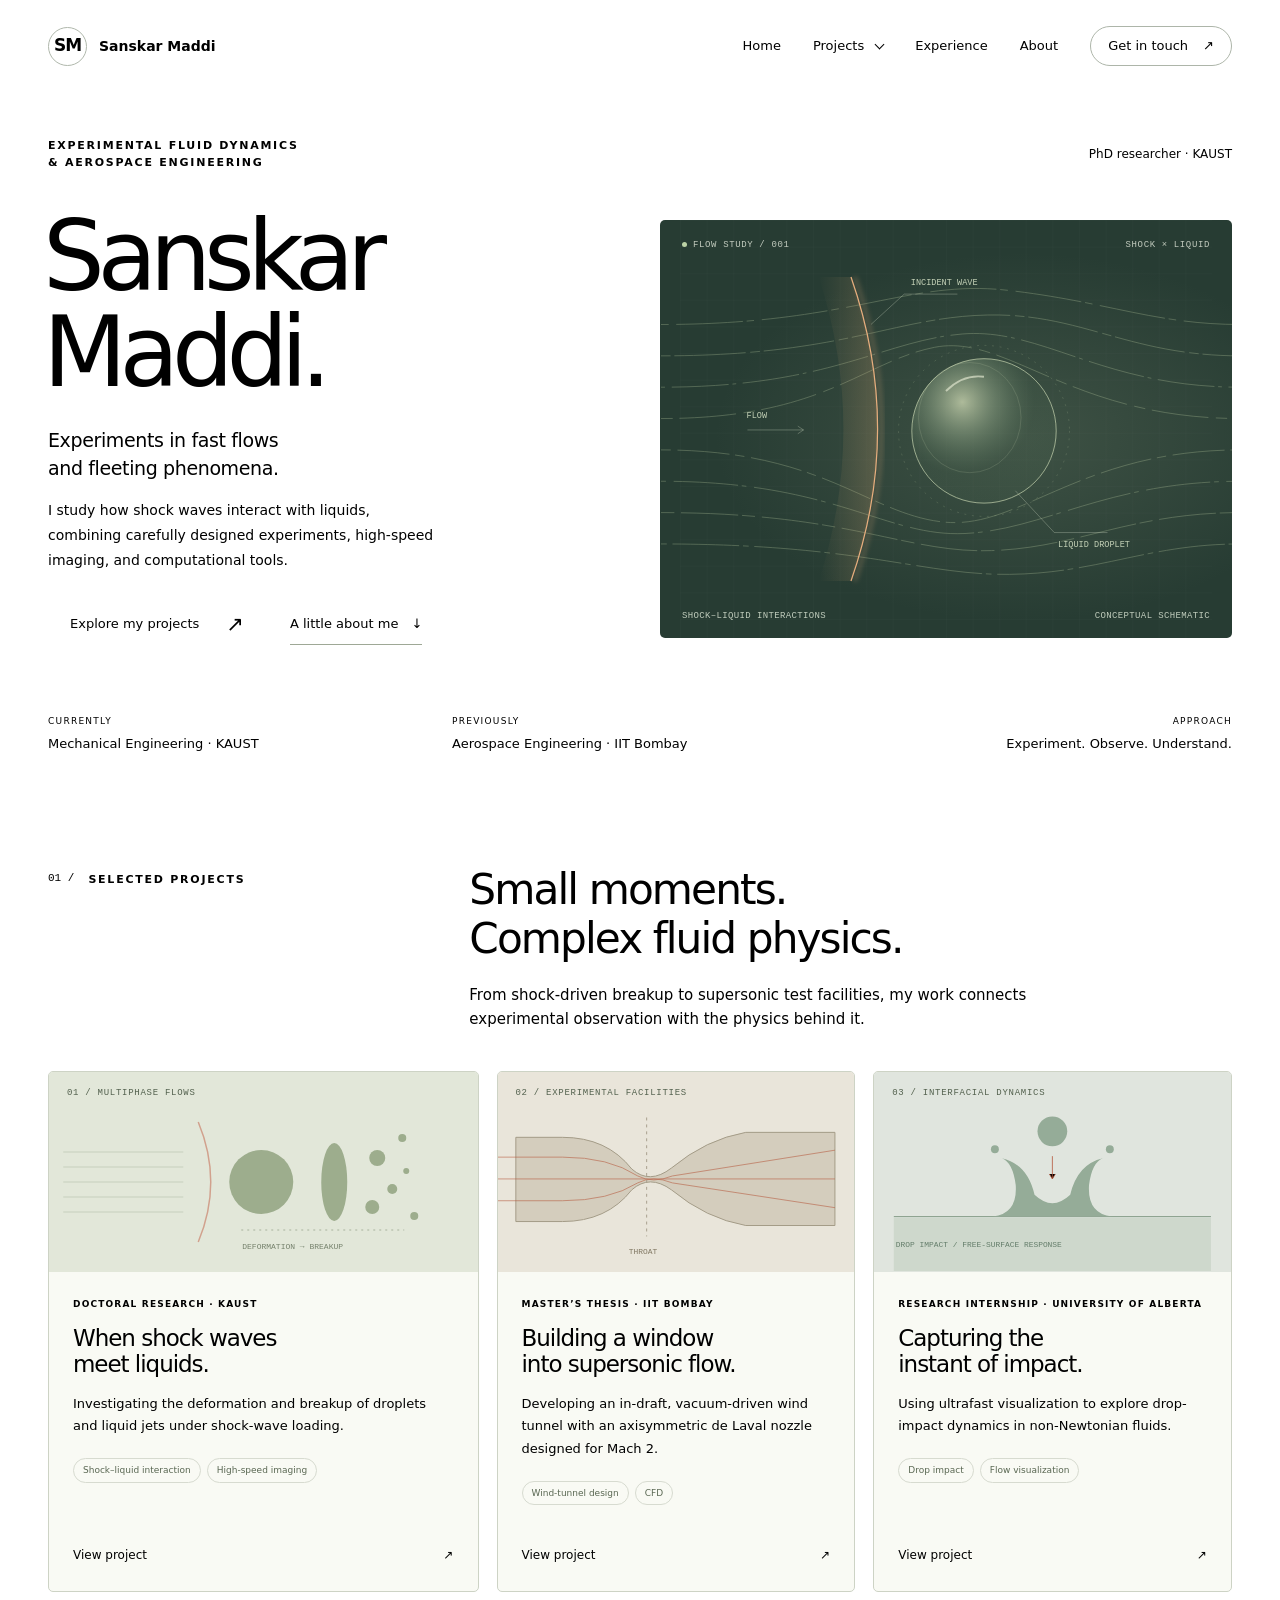
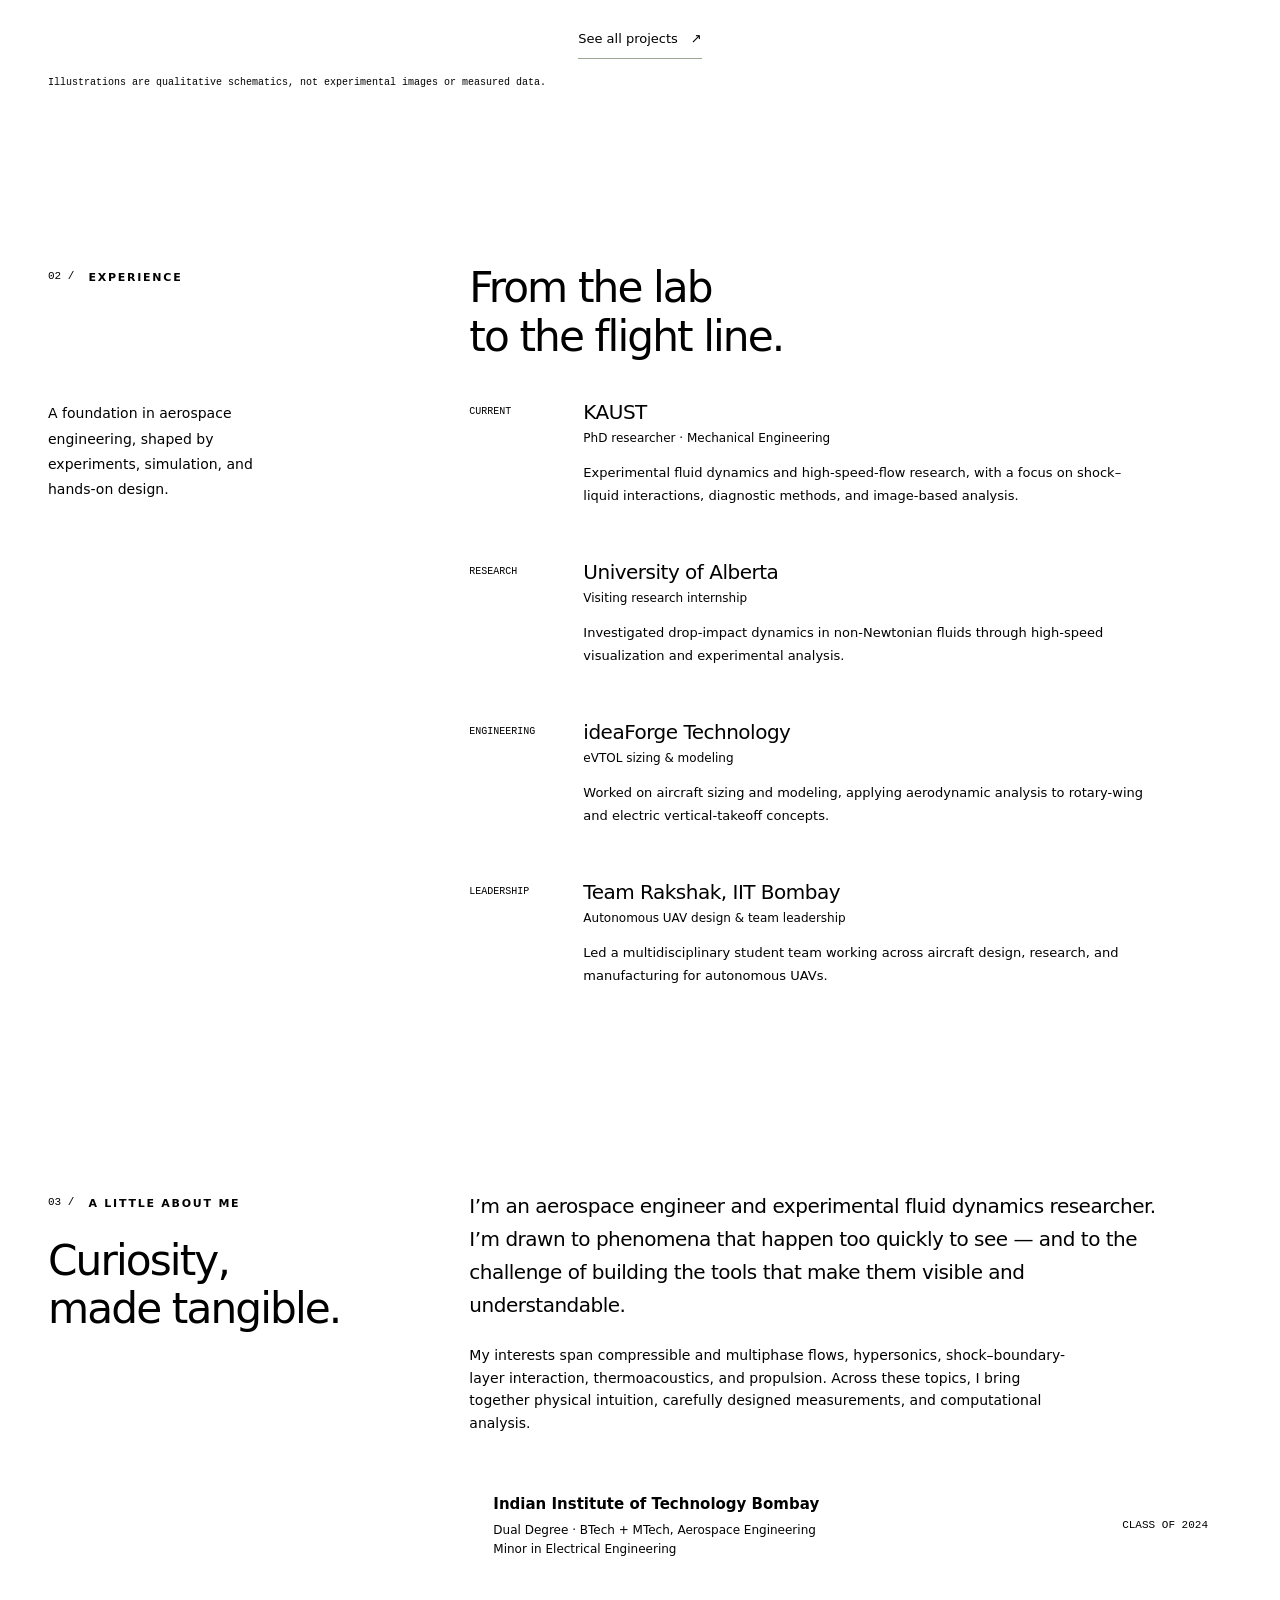
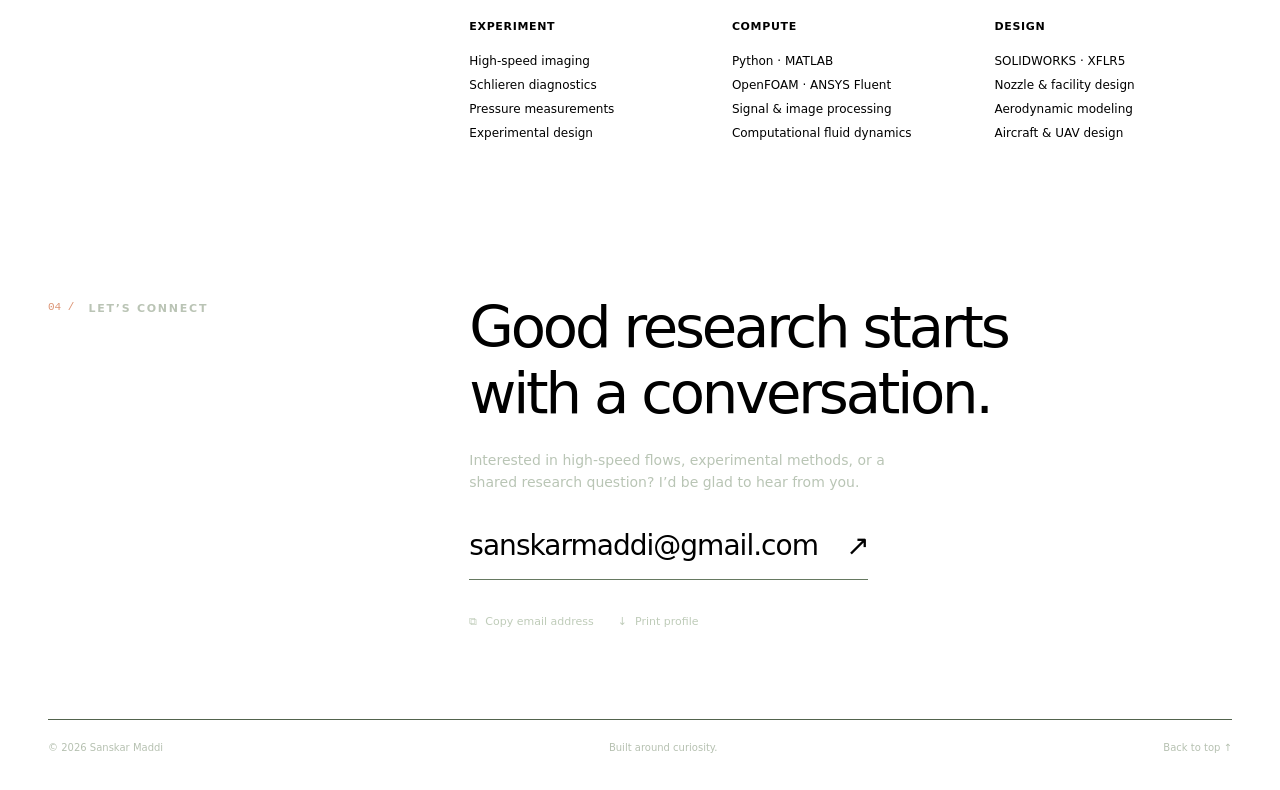
==== index.html @ f4b4bf82 "Publish personal research portfolio with GitHub Pages deployment" ====
<!DOCTYPE html>
<html lang="en">
<head>
  <meta charset="UTF-8"><meta name="viewport" content="width=device-width, initial-scale=1">
  <title>Sanskar Maddi — Experimental Fluid Dynamics</title>
  <meta name="description" content="Sanskar Maddi, PhD researcher at KAUST. Exploring shock–liquid interactions, high-speed flows, and experimental aerodynamics.">
  <meta name="theme-color" content="#f5f3ed">
  <meta name="author" content="Sanskar Maddi">
  <meta property="og:type" content="website">
  <meta property="og:site_name" content="Sanskar Maddi">
  <meta property="og:title" content="Sanskar Maddi — Experimental Fluid Dynamics">
  <meta property="og:description" content="Sanskar Maddi, PhD researcher at KAUST. Exploring shock–liquid interactions, high-speed flows, and experimental aerodynamics.">
  <link rel="icon" type="image/svg+xml" href="assets/favicon.svg">
  <link rel="stylesheet" href="assets/styles.css">
</head>
<body id="top">
  <a class="skip" href="#main">Skip to content</a>
<header>
<div class="wrap header-inner"><a class="brand" href="index.html" aria-label="Sanskar Maddi, home"><span class="monogram">SM</span>Sanskar Maddi</a><button type="button" class="menu" aria-expanded="false" aria-controls="navigation">Menu +</button>
<nav class="nav" id="navigation" aria-label="Main navigation"><a href="index.html" aria-current="page">Home</a>
<details class="project-menu">
<summary>Projects</summary>
<div class="project-dropdown"><a href="projects.html">All projects</a><a href="projects/shock-liquid-interactions.html">Shock–liquid interactions</a><a href="projects/supersonic-wind-tunnel.html">Supersonic wind tunnel</a><a href="projects/droplet-impact.html">Droplet impact dynamics</a>
</div>
</details><a href="index.html#experience">Experience</a><a href="index.html#about">About</a><a href="index.html#contact" class="contact-link">Get in touch <span aria-hidden="true">↗</span></a>
</nav>
</div>
</header>
<main id="main">
<section class="hero wrap" aria-labelledby="profile-name">
<div class="hero-top"><span class="eyebrow">Experimental fluid dynamics<br>& aerospace engineering</span><span class="status"><span class="dot"></span>PhD researcher · KAUST</span>
</div>
<div class="hero-grid">
<div>
<h1 id="profile-name">Sanskar<br><span>Maddi.</span>
</h1>
<p class="hero-subtitle">Experiments in fast flows<br>and fleeting phenomena.</p>
<p class="hero-copy">I study how shock waves interact with liquids, combining carefully designed experiments, high-speed imaging, and computational tools.</p>
<div class="hero-actions"><a class="button" href="projects.html">Explore my projects <span class="arrow" aria-hidden="true">↗</span></a><a class="text-link" href="#about">A little about me <span aria-hidden="true">↓</span></a>
</div>
</div>
<figure class="flow-art" style="margin:0" aria-label="Conceptual illustration of a shock wave approaching a liquid droplet">
<div class="art-top"><span><i></i>FLOW STUDY / 001</span><span>SHOCK × LIQUID</span>
</div>
<svg viewBox="0 0 560 440" role="img" aria-label="Flow lines bending around a droplet, with a warm-colored incident wave"><defs><pattern id="grid" width="28" height="28" patternUnits="userSpaceOnUse"><path d="M28 0H0V28" fill="none" stroke="#b2c09f" stroke-opacity=".08" stroke-width=".6"/></pattern><radialGradient id="drop" cx="35%" cy="30%"><stop stop-color="#cbd6b1" stop-opacity=".8"/><stop offset=".45" stop-color="#93a889" stop-opacity=".5"/><stop offset="1" stop-color="#59765b" stop-opacity=".12"/></radialGradient><linearGradient id="wave"><stop stop-color="#e3ad75" stop-opacity="0"/><stop offset="1" stop-color="#e3ad75" stop-opacity=".22"/></linearGradient><filter id="glow"><feGaussianBlur stdDeviation="3"/></filter></defs><rect width="560" height="440" fill="url(#grid)"/>
        <g stroke="#b6c79d" stroke-width=".7" opacity=".47" fill="none"><path class="flow-line" stroke-dasharray="8 8 70 4" d="M-20 110C180 110 240 62 345 74S500 110 590 110"/><path class="flow-line" stroke-dasharray="10 4 75 5" d="M-20 143C172 143 225 102 324 100S472 143 590 143"/><path class="flow-line" stroke-dasharray="4 7 60 4" d="M-20 176C158 176 213 127 297 120S444 176 590 176"/><path class="flow-line" stroke-dasharray="12 7 60 8" d="M-20 209C152 209 192 149 268 134S411 209 590 209"/><path class="flow-line" stroke-dasharray="10 7 55 6" d="M-20 242C151 242 198 310 278 318S421 242 590 242"/><path class="flow-line" stroke-dasharray="5 8 68 4" d="M-20 275C164 275 216 334 300 330S450 275 590 275"/><path class="flow-line" stroke-dasharray="14 7 60 4" d="M-20 308C179 308 237 351 328 348S474 308 590 308"/><path class="flow-line" stroke-dasharray="6 6 70 4" d="M-20 341C192 341 254 374 347 373S493 341 590 341"/></g>
        <path d="M146 60Q198 220 146 380H180Q236 220 180 60Z" fill="url(#wave)"/><path d="M180 60Q236 220 180 380" fill="none" stroke="#e7ae7e" stroke-width="1.3"/><path d="M184 60Q240 220 184 380" fill="none" stroke="#e7ae7e" stroke-width="4" opacity=".25" filter="url(#glow)"/>
        <circle cx="320" cy="222" r="76" fill="url(#drop)" stroke="#cedbb5" stroke-opacity=".7"/><ellipse cx="305" cy="208" rx="54" ry="58" fill="none" stroke="#c9d6b2" stroke-opacity=".18"/><path d="M280 180Q298 162 320 165" stroke="#e6ebd4" stroke-width="2" opacity=".65" fill="none"/><circle cx="320" cy="222" r="90" fill="none" stroke="#bfcea7" stroke-opacity=".2" stroke-dasharray="2 6"/>
        <g stroke="#d3dcc4" stroke-opacity=".55" stroke-width=".6" fill="none"><path d="M353 285L394 329H450"/><path d="M201 110L236 78H292"/><path d="M71 221H130M124 217L130 221L124 225"/></g><g fill="#c3d0b6" font-family="monospace" font-size="9"><text x="398" y="344">LIQUID DROPLET</text><text x="243" y="68">INCIDENT WAVE</text><text x="70" y="208">FLOW</text></g>
</svg>
<figcaption class="art-bottom"><span>SHOCK–LIQUID INTERACTIONS</span><span>CONCEPTUAL SCHEMATIC</span>
</figcaption>
</figure>
</div>
<div class="hero-foot">
<div><small>Currently</small><span>Mechanical Engineering · KAUST</span>
</div>
<div><small>Previously</small><span>Aerospace Engineering · IIT Bombay</span>
</div>
<div><small>Approach</small><span>Experiment. Observe. Understand.</span>
</div>
</div>
</section>
<section class="section research" id="research" aria-labelledby="research-title">
<div class="wrap">
<div class="section-top">
<div class="section-label"><span class="n">01 /</span><span class="eyebrow">Selected projects</span>
</div>
<div>
<h2 id="research-title">Small moments.<br>Complex fluid physics.</h2>
<p class="section-intro">From shock-driven breakup to supersonic test facilities, my work connects experimental observation with the physics behind it.</p>
</div>
</div>
<div class="research-grid">
<article class="research-card"><a class="visual-link" href="projects/shock-liquid-interactions.html" aria-label="Explore Shock–liquid interactions">
<div class="research-visual"><span class="visual-label">01 / MULTIPHASE FLOWS</span>
<svg viewBox="0 0 400 200" aria-hidden="true"><g stroke="#8d9e80" stroke-width=".7" opacity=".45"><path d="M0 80H120M0 95H120M0 110H120M0 125H120M0 140H120"/><path d="M135 50Q160 110 135 170" fill="none" stroke="#bd4d32" stroke-width="1.5"/></g><circle cx="198" cy="110" r="32" fill="#9dad8d"/><ellipse cx="271" cy="110" rx="13" ry="39" fill="#9dad8d"/><g fill="#9dad8d"><circle cx="314" cy="86" r="8"/><circle cx="329" cy="117" r="5"/><circle cx="309" cy="135" r="7"/><circle cx="343" cy="99" r="3"/><circle cx="351" cy="144" r="4"/><circle cx="339" cy="66" r="4"/></g><path d="M178 158H341" stroke="#a7b29c" stroke-dasharray="2 4"/><text x="179" y="177" fill="#75816c" font-family="monospace" font-size="8">DEFORMATION → BREAKUP</text>
</svg>
</div></a>
<div class="card-body"><span class="card-kicker">Doctoral research · KAUST</span>
<h3><a href="projects/shock-liquid-interactions.html">When shock waves<br>meet liquids.</a>
</h3>
<p>Investigating the deformation and breakup of droplets and liquid jets under shock-wave loading.</p>
<div class="tags"><span class="tag">Shock–liquid interaction</span><span class="tag">High-speed imaging</span>
</div><a class="project-link" href="projects/shock-liquid-interactions.html">View project <span aria-hidden="true">↗</span></a>
</div>
</article>
<article class="research-card"><a class="visual-link" href="projects/supersonic-wind-tunnel.html" aria-label="Explore Supersonic wind tunnel">
<div class="research-visual"><span class="visual-label">02 / EXPERIMENTAL FACILITIES</span>
<svg viewBox="0 0 360 200" aria-hidden="true"><path d="M18 65H65Q110 65 135 97Q153 113 175 96Q210 67 250 60H340V154H250Q210 147 175 118Q153 102 135 118Q110 150 65 150H18Z" fill="#d4cdbd" stroke="#a39b87" stroke-width="1"/><g fill="none" stroke="#b5573b" stroke-width=".8" opacity=".7"><path d="M0 85H65Q112 85 141 104Q156 112 176 104L340 78"/><path d="M0 107H340"/><path d="M0 129H65Q112 129 141 111Q156 103 176 111L340 136"/></g><path d="M150 45V165" stroke="#a8a08d" stroke-dasharray="3 4"/><text x="132" y="183" fill="#807762" font-family="monospace" font-size="8">THROAT</text>
</svg>
</div></a>
<div class="card-body"><span class="card-kicker">Master’s thesis · IIT Bombay</span>
<h3><a href="projects/supersonic-wind-tunnel.html">Building a window<br>into supersonic flow.</a>
</h3>
<p>Developing an in-draft, vacuum-driven wind tunnel with an axisymmetric de Laval nozzle designed for Mach 2.</p>
<div class="tags"><span class="tag">Wind-tunnel design</span><span class="tag">CFD</span>
</div><a class="project-link" href="projects/supersonic-wind-tunnel.html">View project <span aria-hidden="true">↗</span></a>
</div>
</article>
<article class="research-card"><a class="visual-link" href="projects/droplet-impact.html" aria-label="Explore Droplet impact dynamics">
<div class="research-visual"><span class="visual-label">03 / INTERFACIAL DYNAMICS</span>
<svg viewBox="0 0 360 200" aria-hidden="true"><path d="M20 145H340" stroke="#869d89"/><path d="M20 146H340V200H20Z" fill="#bdcbbb" opacity=".5"/><path d="M120 145Q145 142 143 113Q140 90 129 86Q155 92 162 123Q180 140 198 123Q205 92 231 86Q220 90 217 113Q215 142 240 145" fill="#95ac98"/><circle cx="180" cy="59" r="15" fill="#95ac98"/><circle cx="122" cy="77" r="4" fill="#95ac98"/><circle cx="238" cy="77" r="4" fill="#95ac98"/><path d="M180 84V107M177 102L180 107L183 102" stroke="#b5573b" stroke-width=".8"/><text x="22" y="176" fill="#647d6a" font-family="monospace" font-size="8">DROP IMPACT / FREE-SURFACE RESPONSE</text>
</svg>
</div></a>
<div class="card-body"><span class="card-kicker">Research internship · University of Alberta</span>
<h3><a href="projects/droplet-impact.html">Capturing the<br>instant of impact.</a>
</h3>
<p>Using ultrafast visualization to explore drop-impact dynamics in non-Newtonian fluids.</p>
<div class="tags"><span class="tag">Drop impact</span><span class="tag">Flow visualization</span>
</div><a class="project-link" href="projects/droplet-impact.html">View project <span aria-hidden="true">↗</span></a>
</div>
</article>
</div>
<div class="overview-link"><a class="text-link" href="projects.html">See all projects <span aria-hidden="true">↗</span></a>
</div>
<p class="research-note">Illustrations are qualitative schematics, not experimental images or measured data.</p>
</div>
</section>
<section class="section" id="experience" aria-labelledby="experience-title">
<div class="wrap">
<div class="section-top">
<div class="section-label"><span class="n">02 /</span><span class="eyebrow">Experience</span>
</div>
<h2 id="experience-title">From the lab<br>to the flight line.</h2>
</div>
<div class="experience-grid">
<p class="side-note">A foundation in aerospace engineering, shaped by experiments, simulation, and hands-on design.</p>
<div>
<article class="experience-row"><span class="experience-period">CURRENT</span>
<div>
<h3>KAUST</h3>
<p class="experience-role">PhD researcher · Mechanical Engineering</p>
<p>Experimental fluid dynamics and high-speed-flow research, with a focus on shock–liquid interactions, diagnostic methods, and image-based analysis.</p>
</div>
</article>
<article class="experience-row"><span class="experience-period">RESEARCH</span>
<div>
<h3>University of Alberta</h3>
<p class="experience-role">Visiting research internship</p>
<p>Investigated drop-impact dynamics in non-Newtonian fluids through high-speed visualization and experimental analysis.</p>
</div>
</article>
<article class="experience-row"><span class="experience-period">ENGINEERING</span>
<div>
<h3>ideaForge Technology</h3>
<p class="experience-role">eVTOL sizing & modeling</p>
<p>Worked on aircraft sizing and modeling, applying aerodynamic analysis to rotary-wing and electric vertical-takeoff concepts.</p>
</div>
</article>
<article class="experience-row"><span class="experience-period">LEADERSHIP</span>
<div>
<h3>Team Rakshak, IIT Bombay</h3>
<p class="experience-role">Autonomous UAV design & team leadership</p>
<p>Led a multidisciplinary student team working across aircraft design, research, and manufacturing for autonomous UAVs.</p>
</div>
</article>
</div>
</div>
</div>
</section>
<section class="section" id="about" aria-labelledby="about-title">
<div class="wrap">
<div class="about-grid">
<div>
<div class="section-label"><span class="n">03 /</span><span class="eyebrow">A little about me</span>
</div>
<h2 id="about-title" style="margin-top:24px">Curiosity,<br>made tangible.</h2>
</div>
<div>
<p class="about-copy">I’m an aerospace engineer and experimental fluid dynamics researcher. I’m drawn to phenomena that happen too quickly to see — and to the challenge of building the tools that make them <em>visible and understandable.</em>
</p>
<p style="margin-top:22px;font-size:14px;max-width:600px">My interests span compressible and multiphase flows, hypersonics, shock–boundary-layer interaction, thermoacoustics, and propulsion. Across these topics, I bring together physical intuition, carefully designed measurements, and computational analysis.</p>
<div class="education">
<div><strong>Indian Institute of Technology Bombay</strong>
<p>Dual Degree · BTech + MTech, Aerospace Engineering<br>Minor in Electrical Engineering</p>
</div><span>CLASS OF 2024</span>
</div>
<div class="toolkit">
<div>
<h3>Experiment</h3>
<p>High-speed imaging<br>Schlieren diagnostics<br>Pressure measurements<br>Experimental design</p>
</div>
<div>
<h3>Compute</h3>
<p>Python · MATLAB<br>OpenFOAM · ANSYS Fluent<br>Signal & image processing<br>Computational fluid dynamics</p>
</div>
<div>
<h3>Design</h3>
<p>SOLIDWORKS · XFLR5<br>Nozzle & facility design<br>Aerodynamic modeling<br>Aircraft & UAV design</p>
</div>
</div>
</div>
</div>
</div>
</section>
<section class="contact" id="contact" aria-labelledby="contact-title">
<div class="wrap">
<div class="contact-grid">
<div class="section-label"><span class="n">04 /</span><span class="eyebrow">Let’s connect</span>
</div>
<div>
<h2 id="contact-title">Good research starts<br>with a conversation.</h2>
<p>Interested in high-speed flows, experimental methods, or a shared research question? I’d be glad to hear from you.</p><a class="email" href="mailto:sanskarmaddi@gmail.com">sanskarmaddi@gmail.com <span aria-hidden="true">↗</span></a>
<div class="contact-actions"><button class="copy" id="copy-email" type="button"><span aria-hidden="true">⧉</span> Copy email address</button><button class="copy" id="print-profile" type="button"><span aria-hidden="true">↓</span> Print profile</button>
</div>
<div class="copy-status" id="copy-status" role="status" aria-live="polite">
</div>
</div>
</div>
<footer class="footer"><span>© <span id="year">2026</span> Sanskar Maddi</span><span>Built around curiosity.</span><a href="#top">Back to top ↑</a>
</footer>
</div>
</section>
</main>
<script src="assets/app.js" defer>
</script>
</body>
</html>
---- assets/styles.css ----
450;500;550;600;650;700&family=Manrope:wght@400;500;600;650;700;750;800&display=swap');
    :root{--paper:#f5f3ed;--ink:#27352f;--muted:#69716b;--line:#d7dad0;--accent:#bd4d32;--sage:#e9ece2;--dark:#263930;--white:#fffef9;--max:1320px}
*{box-sizing:border-box}
html{scroll-behavior:smooth;scroll-padding-top:92px}
body{margin:0;background:var(--paper);color:var(--ink);font-family:'Segoe UI', system-ui, -apple-system, BlinkMacSystemFont, sans-serif;font-size:16px;line-height:1.6}
::selection{background:#d5ddc8}
a{color:inherit;text-decoration:none}
button{font:inherit;color:inherit}
a,button{-webkit-tap-highlight-color:transparent}
button,a:focus-visible,summary:focus-visible{outline-offset:6px}
a:focus-visible,button:focus-visible,summary:focus-visible{outline:2px solid var(--accent)}
button{cursor:pointer}
svg{display:block}
h1,h2,h3,p{margin:0}
h1,h2,h3{font-family:'Segoe UI', system-ui, -apple-system, BlinkMacSystemFont, sans-serif;line-height:1.15;font-weight:500}
p{color:var(--muted)}
.wrap{max-width:var(--max);margin:auto;padding:0 48px}
.eyebrow{font-size:11px;font-weight:650;letter-spacing:.16em;text-transform:uppercase;line-height:1.5}
.arrow{display:inline-block;font-size:21px;line-height:1}
.skip{position:fixed;left:20px;top:-80px;background:var(--white);padding:12px;z-index:100}
.skip:focus{top:12px}
header{height:92px;border-bottom:1px solid var(--line);position:relative;z-index:20}
.header-inner{display:flex;justify-content:space-between;align-items:center;height:100%}
.brand{display:flex;align-items:center;gap:12px;font-weight:600;font-size:14px}
.monogram{font-family:'Segoe UI', system-ui, -apple-system, BlinkMacSystemFont, sans-serif;font-weight:800;font-size:17px;letter-spacing:-1px;border:1px solid #afb7ab;width:39px;height:39px;display:grid;place-items:center;border-radius:50%}
.nav{display:flex;align-items:center;gap:32px;font-size:13px}
.nav a{transition:color .2s}
.nav a:hover{color:var(--accent)}
.nav .contact-link{border:1px solid #adb5a9;padding:9px 17px;border-radius:100px;display:flex;gap:15px;align-items:center}
.menu{display:none;background:none;border:1px solid var(--line);border-radius:20px;padding:6px 14px}
.hero{padding-top:46px}
.hero-top{display:flex;align-items:center;justify-content:space-between;margin-bottom:38px}
.status{display:flex;align-items:center;gap:9px;color:var(--muted);font-size:12px}
.dot{width:6px;height:6px;border-radius:50%;background:var(--accent);display:inline-block}
.hero-grid{display:grid;grid-template-columns:1fr 1fr;gap:40px;align-items:center}
.hero h1{font-size:clamp(70px,7.6vw,106px);font-weight:500;letter-spacing:-.075em;line-height:.99;margin:0 0 24px -5px}
.hero h1 span{color:var(--accent)}
.hero-subtitle{font-size:19px;color:var(--ink);line-height:1.5;max-width:420px;letter-spacing:-.02em;margin-bottom:15px}
.hero-copy{font-size:14px;max-width:390px;line-height:1.8}
.hero-actions{display:flex;gap:24px;align-items:center;margin-top:28px}
.button{display:inline-flex;align-items:center;justify-content:center;gap:27px;background:var(--ink);color:var(--paper);padding:13px 22px;border:1px solid var(--ink);font-size:13px;border-radius:4px;transition:background .2s,transform .2s}
.button:hover{background:#435447;transform:translateY(-2px)}
.text-link{display:inline-flex;align-items:center;gap:13px;font-size:13px;border-bottom:1px solid #9ea896;padding:9px 0}
.text-link:hover{color:var(--accent)}
.flow-art{background:#273c33;min-height:418px;border-radius:5px;position:relative;overflow:hidden;color:#e4e6d8;isolation:isolate}
.flow-art:before{content:'';position:absolute;inset:0;background:radial-gradient(ellipse at 63% 52%,#72826b50,transparent 60%);z-index:-1}
.art-top{position:absolute;left:22px;right:22px;top:20px;display:flex;justify-content:space-between;font:9px monospace;letter-spacing:.07em;color:#c2cbbe}
.art-top i{width:5px;height:5px;background:#bbd2a5;border-radius:50%;display:inline-block;margin-right:6px}
.flow-art svg{position:absolute;inset:0;width:100%;height:100%}
.art-bottom{position:absolute;bottom:17px;left:22px;right:22px;display:flex;justify-content:space-between;font:9px monospace;letter-spacing:.04em;color:#c1cdbd}
.flow-line{animation:drift 9s linear infinite}
.flow-line:nth-child(2n){animation-delay:-4s}
@keyframes drift{to{stroke-dashoffset:-180}}
.hero-foot{margin-top:46px;padding:20px 0 24px;border-top:1px solid var(--line);display:grid;grid-template-columns:1.1fr 1.2fr 1fr;gap:28px}
.hero-foot>div{display:flex;flex-direction:column;gap:5px}
.hero-foot small{font-size:9px;text-transform:uppercase;letter-spacing:.14em;color:var(--muted)}
.hero-foot span{font-size:13px}
.hero-foot>div:last-child{text-align:right}
.section{padding:88px 0;border-top:1px solid var(--line)}
.section-top{display:grid;grid-template-columns:1fr 2fr;gap:40px;margin-bottom:40px}
.section-label{display:flex;align-items:start;gap:14px;color:var(--muted);padding-top:6px}
.section-label .n{font:11px monospace;color:var(--accent)}
.section h2{font-size:clamp(30px,3.3vw,46px);letter-spacing:-.045em;font-weight:500}
.section-intro{margin-top:20px;font-size:15px;max-width:580px}
.research{background:var(--sage)}
.research-grid{display:grid;grid-template-columns:1.2fr 1fr 1fr;gap:18px}
.research-card{border:1px solid #cdd3c5;border-radius:5px;overflow:hidden;background:#f9faf4;display:flex;flex-direction:column}
.research-visual{height:200px;background:#e2e7d9;position:relative;overflow:hidden}
.research-visual svg{width:100%;height:100%}
.research-visual .visual-label{position:absolute;top:16px;left:18px;font:9px monospace;letter-spacing:.08em;color:#53614e}
.research-card:nth-child(2) .research-visual{background:#e9e5da}
.research-card:nth-child(3) .research-visual{background:#e0e5de}
.card-body{padding:25px 24px;flex:1;display:flex;flex-direction:column;align-items:flex-start}
.card-kicker{font-size:9px;color:var(--accent);letter-spacing:.13em;font-weight:650;text-transform:uppercase;margin-bottom:13px}
.card-body h3{font-size:23px;letter-spacing:-.045em;margin-bottom:15px;max-width:270px}
.card-body>p{font-size:13px;line-height:1.75}
.tags{display:flex;gap:6px;flex-wrap:wrap;margin-top:20px}
.tag{font-size:9px;border:1px solid #d7dbd0;border-radius:30px;padding:4px 9px;color:#596752}
.research-note{font:10px monospace;color:var(--muted);margin-top:18px}
.experience-grid{display:grid;grid-template-columns:1fr 2fr;gap:40px}
.side-note{max-width:235px;font-size:14px;line-height:1.8}
.experience-row{display:grid;grid-template-columns:90px 1fr;gap:24px;padding:27px 0;border-top:1px solid var(--line)}
.experience-row:first-child{padding-top:0;border-top:0}
.experience-period{font:10px monospace;color:var(--accent);padding-top:5px}
.experience-row h3{font-size:20px;letter-spacing:-.025em;margin-bottom:5px}
.experience-role{font-size:12px;color:var(--ink);margin-bottom:12px}
.experience-row p:last-child{font-size:13px;line-height:1.8;max-width:560px}
.about-grid{display:grid;grid-template-columns:1fr 2fr;gap:40px}
.about-copy{font-size:20px;letter-spacing:-.025em;line-height:1.65;color:var(--ink);max-width:690px}
.about-copy em{font-style:normal;color:var(--accent)}
.education{margin-top:35px;padding:22px 24px;border:1px solid var(--line);border-radius:4px;display:flex;justify-content:space-between;align-items:center;gap:18px}
.education strong{font-size:15px;font-weight:550}
.education p{font-size:12px;margin-top:4px}
.education>span{font:11px monospace;color:var(--accent);white-space:nowrap}
.toolkit{display:grid;grid-template-columns:repeat(3,1fr);gap:25px;margin-top:40px}
.toolkit h3{font-size:11px;font-family:'Segoe UI', system-ui, -apple-system, BlinkMacSystemFont, sans-serif;font-weight:600;letter-spacing:.06em;text-transform:uppercase;margin-bottom:15px}
.toolkit p{font-size:12px;line-height:2}
.contact{background:var(--dark);color:var(--paper);padding:62px 0 34px;border-top:0}
.contact .section-label{color:#bac4b5}
.contact .n{color:#dc9474}
.contact-grid{display:grid;grid-template-columns:1fr 2fr;gap:40px}
.contact h2{font-size:clamp(35px,4.5vw,60px);letter-spacing:-.055em;font-weight:400;max-width:650px}
.contact p{color:#b9c5b5;font-size:14px;margin-top:22px;max-width:460px}
.email{font-size:clamp(18px,2.3vw,28px);letter-spacing:-.035em;display:flex;align-items:center;gap:28px;margin-top:30px;max-width:max-content;border-bottom:1px solid #667961;padding-bottom:10px}
.email:hover{color:#dfab88}
.contact-actions{display:flex;gap:24px;align-items:center;flex-wrap:wrap}
.copy{border:0;background:none;color:#bfccb9;display:flex;gap:8px;align-items:center;font-size:11px;padding:9px 0;margin-top:24px}
.copy:hover{color:white}
.copy-status{font-size:11px;min-height:20px;color:#d8b49a}
.footer{display:flex;justify-content:space-between;border-top:1px solid #52634d;margin-top:60px;padding-top:20px;color:#b6c1b1;font-size:10px}
.footer a:hover{color:var(--white)}
@media(min-width:1450px){.hero h1{font-size:112px}
.flow-art{min-height:444px}}
@media(max-width:1000px){.wrap{padding:0 30px}
.hero h1{font-size:80px}
.hero-grid{gap:25px}
.flow-art{min-height:420px}
.research-grid{gap:12px}
.card-body{padding:21px 18px}
.card-body h3{font-size:20px}
.section-top,.experience-grid,.about-grid,.contact-grid{grid-template-columns:.7fr 2fr;gap:30px}
.nav{gap:22px}
.research-visual{height:170px}}
@media(max-width:760px){.wrap{padding:0 22px}
header{height:76px}
.brand{font-size:13px}
.menu{display:block;font-size:12px}
.nav{display:none;position:absolute;top:75px;left:0;right:0;padding:22px;background:var(--paper);border-bottom:1px solid var(--line);box-shadow:0 10px 15px #27352f0b;align-items:stretch;gap:0}
.nav.open{display:flex;flex-direction:column}
.nav a{padding:12px 0}
.nav .contact-link{justify-content:space-between;margin-top:10px;padding:10px 14px}
.hero{padding-top:30px}
.hero-top{margin-bottom:30px}
.hero-top>.eyebrow{font-size:9px;max-width:150px}
.status{font-size:10px}
.hero-grid{grid-template-columns:1fr;gap:32px}
.hero h1{font-size:88px;line-height:1;letter-spacing:-.075em;margin-bottom:23px}
.hero h1 br{display:none}
.hero h1 span{display:block}
.hero-subtitle{font-size:19px}
.hero-copy{max-width:510px}
.hero-actions{margin-top:23px}
.flow-art{min-height:340px}
.hero-foot{margin-top:28px;grid-template-columns:1fr 1fr;gap:21px}
.hero-foot>div:last-child{text-align:left;grid-column:1/-1}
.hero-foot span{font-size:12px}
.section{padding:55px 0}
.section-top,.experience-grid,.about-grid,.contact-grid{grid-template-columns:1fr;gap:24px}
.section-top{margin-bottom:28px}
.section-label{padding-top:0}
.section h2{font-size:35px}
.section-intro{font-size:14px;margin-top:17px}
.research-grid{grid-template-columns:1fr;gap:20px}
.research-visual{height:200px}
.card-body{padding:25px}
.card-body h3{font-size:25px;max-width:none}
.card-body>p{font-size:14px}
.side-note{max-width:100%;margin-bottom:6px}
.experience-row{grid-template-columns:70px 1fr;gap:16px;padding:25px 0}
.experience-row h3{font-size:20px}
.experience-period{font-size:9px}
.experience-row p:last-child{font-size:13px}
.about-copy{font-size:19px}
.education{padding:20px;align-items:start}
.education strong{font-size:14px}
.education p{font-size:11px}
.toolkit{grid-template-columns:1fr 1fr;gap:25px}
.contact{padding:46px 0 25px}
.contact h2{font-size:43px}
.contact p{margin-top:16px}
.contact .section-label{margin-bottom:4px}
.email{font-size:23px;gap:20px}
.footer{margin-top:38px;gap:20px}
.art-top,.art-bottom{font-size:8px}
.hero-foot small{font-size:9px}}
@media(prefers-reduced-motion:reduce){html{scroll-behavior:auto}
.flow-line{animation:none}
.button{transition:none}}
@media print{header,.hero-actions,.flow-art,.research-visual,.copy,.footer a{display:none}
.wrap{padding:0 16px}
.section,.contact{padding:25px 0;background:white;color:#222}
.hero h1{font-size:60px}
.hero-grid{display:block}
.research-grid{display:block}
.research-card{break-inside:avoid;margin:15px 0}
.contact p,.contact .section-label,.contact .email{color:#222}
.section-top,.about-grid,.experience-grid,.contact-grid{grid-template-columns:1fr}
.toolkit{margin-top:20px}
body{background:white}}
@media(max-width:760px){.hero h1{font-size:clamp(64px,12vw,88px)}
.hero-actions{flex-wrap:wrap;gap:12px 24px}
.email{font-size:clamp(16px,4.7vw,23px);gap:16px}
.footer{flex-wrap:wrap;gap:14px 20px}}
header{position:sticky;top:0;background:var(--paper)}
.nav .current,.nav a[aria-current=page]{color:var(--accent)}
.project-menu{position:relative}
.project-menu summary{cursor:pointer;list-style:none;display:flex;align-items:center;gap:8px;padding:12px 0}
.project-menu summary::-webkit-details-marker{display:none}
.project-menu summary:after{content:'';width:6px;height:6px;border-right:1px solid;border-bottom:1px solid;transform:rotate(45deg);margin-left:4px;margin-top:-3px}
.project-menu[open] summary:after{transform:rotate(225deg);margin-top:4px}
.project-dropdown{position:absolute;top:100%;left:-22px;min-width:288px;background:var(--white);border:1px solid var(--line);box-shadow:0 12px 30px #27352f13;border-radius:6px;padding:10px;display:grid;gap:2px}
.project-dropdown a{display:block;font-size:12px;line-height:1.5;padding:10px 12px;border-radius:3px}
.project-dropdown a:hover,.project-dropdown a[aria-current=page]{background:var(--sage)}
.project-dropdown a:first-child{border-bottom:1px solid var(--line);border-radius:0;padding-bottom:14px;margin-bottom:4px;font-weight:600}
.project-link{font-size:12px;display:flex;align-items:center;justify-content:space-between;border-top:1px solid var(--line);padding-top:16px;margin-top:auto;width:100%}
.project-link:hover,.card-body h3 a:hover{color:var(--accent)}
.card-body .tags{margin-bottom:25px}
.visual-link{display:block}
.visual-link .research-visual{transition:filter .2s}
.visual-link:hover .research-visual{filter:brightness(.96)}
.breadcrumbs{display:flex;flex-wrap:wrap;gap:10px;font-size:11px;color:var(--muted);margin-bottom:33px}
.breadcrumbs a:hover{color:var(--accent)}
.breadcrumbs span[aria-current]{color:var(--ink)}
.page-heading{padding:36px 0 48px}
.page-heading h1{font-size:clamp(42px,5vw,66px);letter-spacing:-.055em;font-weight:500;max-width:820px}
.page-heading .lead{font-size:17px;line-height:1.8;max-width:670px;margin-top:20px}
.page-heading .card-kicker{display:block;margin-bottom:16px}
.projects-index{padding-bottom:75px}
.index-header{display:flex;justify-content:space-between;align-items:center;margin-bottom:22px}
.index-header p{font-size:12px}
.project-layout{display:grid;grid-template-columns:245px minmax(0,1fr);gap:60px;padding-bottom:70px}
.project-sidebar{align-self:start;position:sticky;top:124px}
.sidebar-label{color:var(--muted);font-size:10px;font-weight:600;letter-spacing:.1em;text-transform:uppercase;margin-bottom:16px}
.sidebar-links{display:grid;gap:6px;border-left:1px solid var(--line);padding-left:14px}
.sidebar-links a{font-size:13px;line-height:1.5;padding:10px 12px;border-radius:4px}
.sidebar-links a:hover{background:var(--sage)}
.sidebar-links a[aria-current=page]{background:#e3e8da;color:var(--ink);font-weight:600}
.sidebar-back{display:inline-block;margin-top:24px;font-size:12px;color:var(--muted)}
.sidebar-back:hover{color:var(--accent)}
.project-banner{border:1px solid var(--line);border-radius:5px;overflow:hidden;margin:0 0 34px;background:var(--sage)}
.project-banner .research-visual{height:300px}
.project-banner svg{width:100%;height:100%}
.project-banner figcaption{font-size:11px;line-height:1.7;padding:13px 18px;color:var(--muted);background:#f9faf4}
.project-meta{display:grid;grid-template-columns:1fr 1fr;gap:22px;padding-bottom:28px;border-bottom:1px solid var(--line)}
.project-meta small{display:block;font-size:9px;text-transform:uppercase;letter-spacing:.12em;color:var(--muted);margin-bottom:5px}
.project-meta p{font-size:12px;color:var(--ink)}
.project-article section{padding:32px 0;border-bottom:1px solid var(--line)}
.project-article h2{font-size:28px;letter-spacing:-.035em;margin-bottom:18px}
.project-article section>p{font-size:15px;line-height:1.9;margin-top:13px;max-width:740px}
.project-question{font-size:22px;line-height:1.55;letter-spacing:-.025em;color:var(--ink);border-left:2px solid var(--accent);padding-left:20px;margin:0}
.approach-grid{display:grid;gap:22px;margin-top:25px}
.approach-item{display:grid;grid-template-columns:30px 1fr;gap:16px}
.approach-item>span{font:11px monospace;color:var(--accent);padding-top:3px}
.approach-item h3{font-size:17px;margin-bottom:6px}
.approach-item p{font-size:13px;line-height:1.8}
.focus-list{padding-left:20px;color:var(--muted);font-size:14px;line-height:1.9}
.focus-list li{margin-bottom:8px}
.project-tools{display:flex;flex-wrap:wrap;gap:8px;margin-top:23px}
.project-tools .tag{font-size:11px;padding:6px 12px}
.project-next{display:flex;justify-content:space-between;align-items:center;gap:20px;margin-top:32px;font-size:13px}
.project-next a:hover{color:var(--accent)}
.site-footer{background:var(--dark);color:var(--paper);padding:30px 0}
.site-footer .wrap{display:flex;justify-content:space-between;align-items:center;gap:22px;flex-wrap:wrap}
.site-footer p{font-size:12px;color:#bdc9b7}
.site-footer a{font-size:12px}
.site-footer a:hover{color:#e4ad8d}
.footer-brand{font-family:'Segoe UI', system-ui, -apple-system, BlinkMacSystemFont, sans-serif;font-size:16px;letter-spacing:-.03em}
.overview-link{margin-top:28px;display:flex;justify-content:center}
@media(max-width:1000px){.project-layout{grid-template-columns:210px minmax(0,1fr);gap:32px}
.nav{gap:23px}
.project-dropdown{left:auto;right:0}}
@media(max-width:760px){.project-menu{width:100%}
.project-menu summary{padding:12px 0}
.project-dropdown{position:static;box-shadow:none;min-width:0;padding:6px;border:0;border-left:1px solid var(--line);border-radius:0;background:transparent}
.nav .project-dropdown a{padding:10px 14px}
.page-heading{padding:25px 0 32px}
.page-heading h1{font-size:42px}
.page-heading .lead{font-size:15px}
.breadcrumbs{font-size:10px;margin-bottom:26px}
.project-layout{grid-template-columns:1fr;gap:28px}
.project-sidebar{position:static}
.sidebar-links{display:flex;gap:6px;flex-wrap:wrap;padding-left:0;border-left:0}
.sidebar-links a{font-size:11px;padding:8px 10px;border:1px solid var(--line)}
.sidebar-label{margin-bottom:10px}
.sidebar-back{display:none}
.project-banner .research-visual{height:230px}
.project-meta{grid-template-columns:1fr;gap:18px}
.project-question{font-size:20px}
.project-article section{padding:27px 0}
.project-article h2{font-size:25px}
.project-article section>p{font-size:14px}
.project-next{align-items:start;font-size:12px}
.projects-index{padding-bottom:45px}
.index-header{align-items:start;gap:16px}
.site-footer{padding:26px 0}
.site-footer .wrap{gap:14px}}
@media print{.project-sidebar,.project-menu,.project-next,.breadcrumbs,.site-footer{display:none}
.project-layout{display:block}
.page-heading{padding:20px 0}
.page-heading h1{font-size:36px}
.project-article section{break-inside:avoid}
.project-banner .research-visual{display:block;height:180px}}

/* Progressive navigation and finishing details. */
@media (max-width:760px) {
  html:not(.js) header { height:auto; position:relative; }
html:not(.js) .header-inner { flex-wrap:wrap; padding-top:18px; }
html:not(.js) .menu { display:none; }
html:not(.js) .nav { position:static; display:flex; width:100%; flex-direction:column; padding:12px 0; box-shadow:none; border:0; }
.js .menu { display:block; }
.nav.open { max-height:calc(100dvh - 76px); overflow-y:auto; }
}
.copy { display:none; }
.js .copy { display:flex; }
.research-card { transition:box-shadow .2s, border-color .2s; }
.research-card:hover { border-color:#adb9a4; box-shadow:0 8px 28px #27352f0a; }
.project-question { margin:0; }
@media (prefers-reduced-motion:reduce) { *, *::before, *::after { transition:none !important; animation:none !important; } }
@media print { .js .copy, .contact-actions { display:none; }
header { position:static; } }
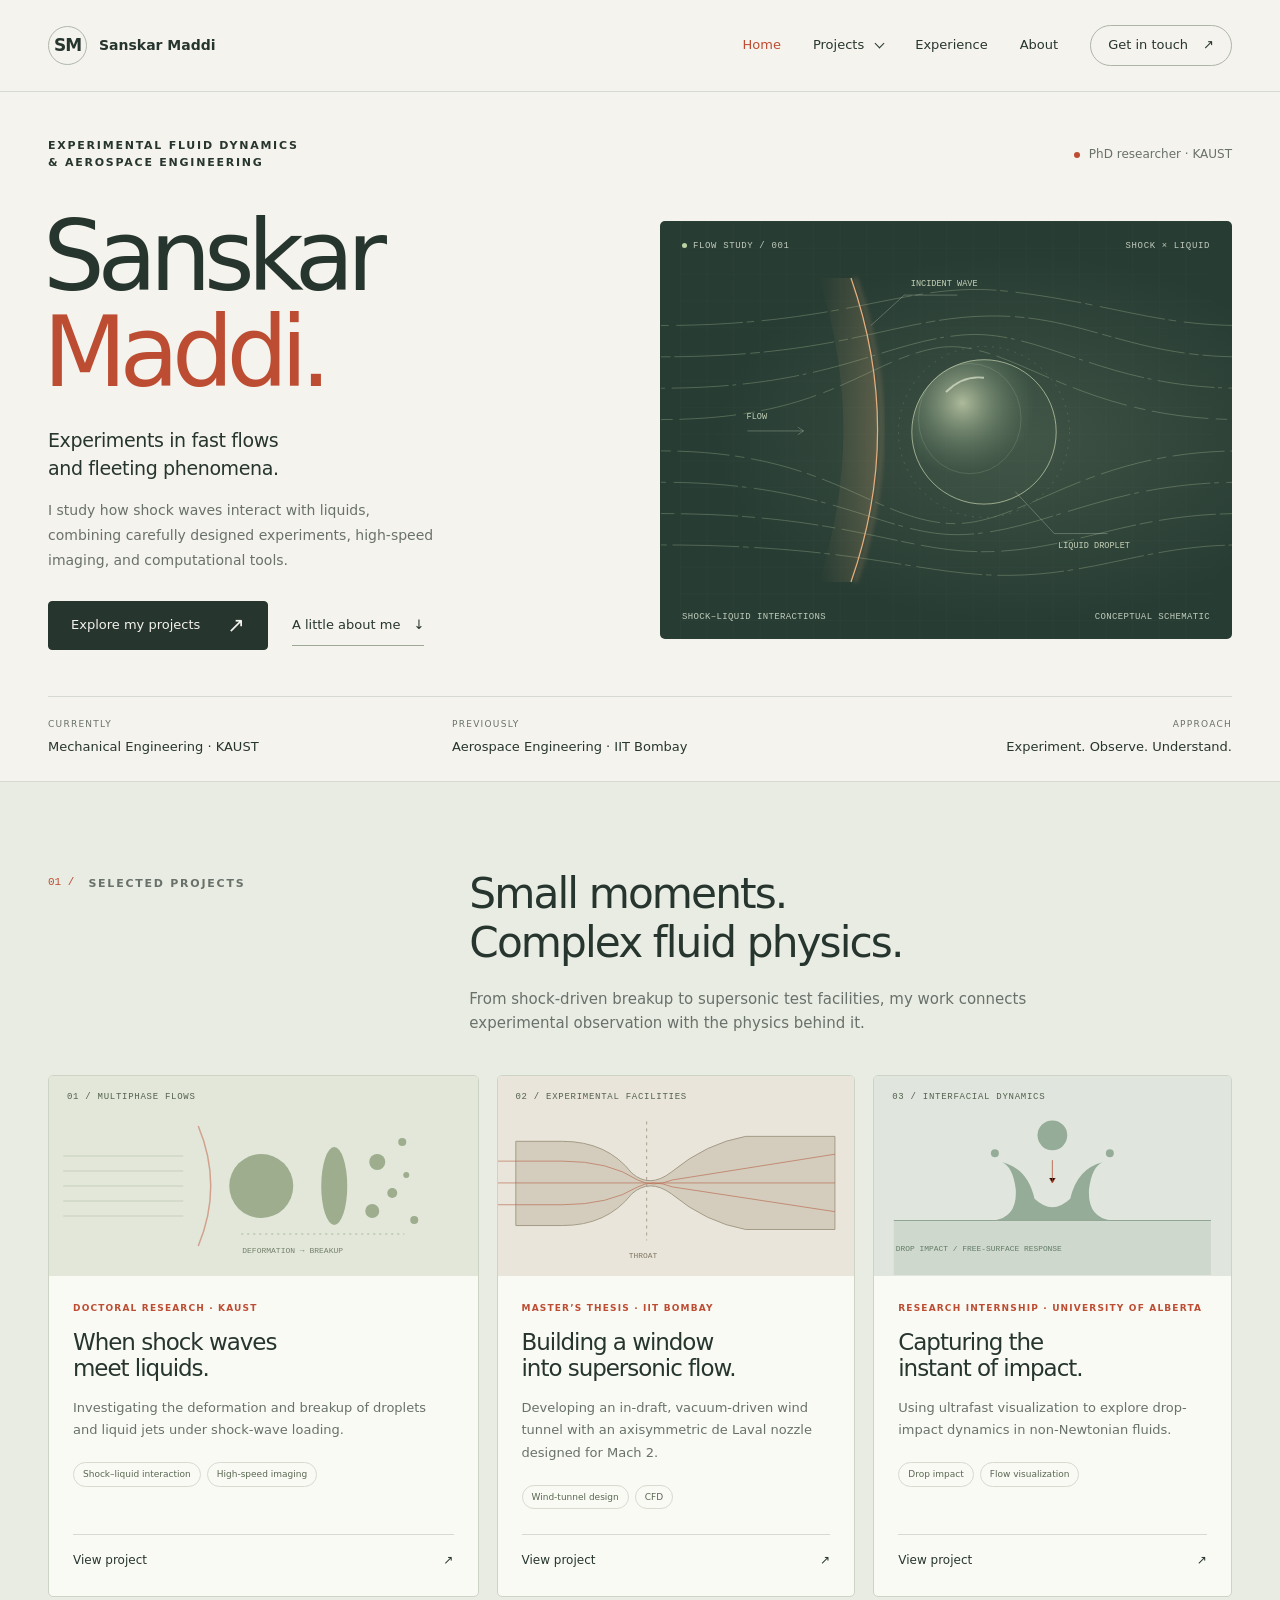
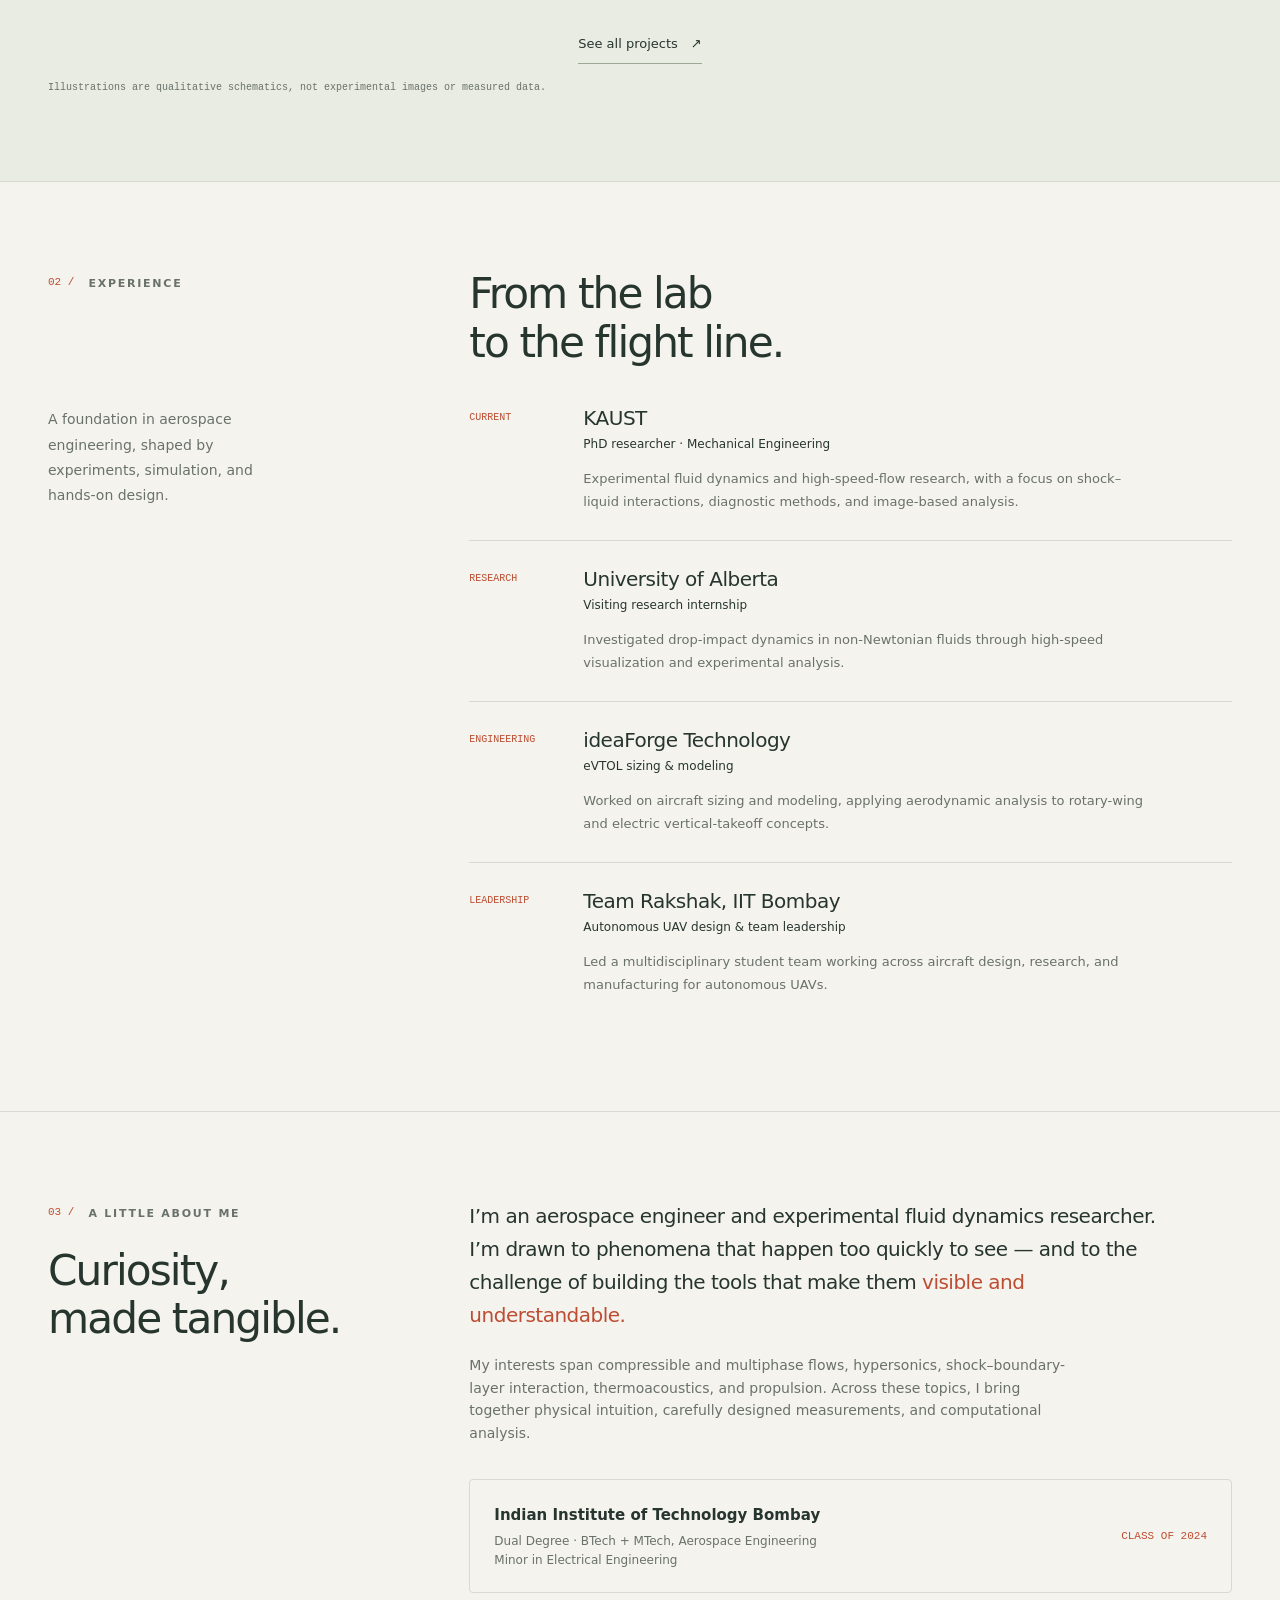
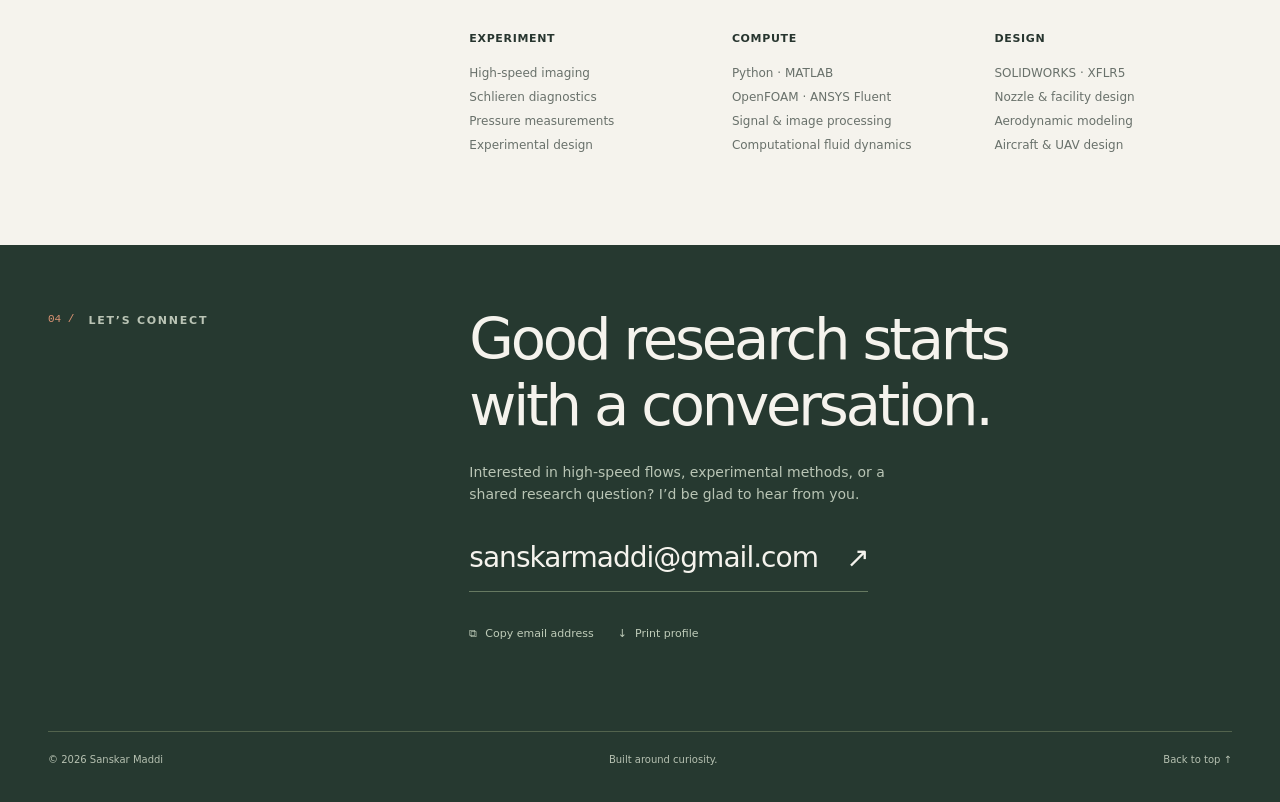
==== commit e14a6e85: "Refresh cached styles after theme correction" ====
--- a/index.html
+++ b/index.html
@@ -11,7 +11,7 @@
   <meta property="og:title" content="Sanskar Maddi — Experimental Fluid Dynamics">
   <meta property="og:description" content="Sanskar Maddi, PhD researcher at KAUST. Exploring shock–liquid interactions, high-speed flows, and experimental aerodynamics.">
   <link rel="icon" type="image/svg+xml" href="assets/favicon.svg">
-  <link rel="stylesheet" href="assets/styles.css">
+  <link rel="stylesheet" href="assets/styles.css?v=20261028-theme">
 </head>
 <body id="top">
   <a class="skip" href="#main">Skip to content</a>
--- a/assets/styles.css
+++ b/assets/styles.css
@@ -1,5 +1,4 @@
-450;500;550;600;650;700&family=Manrope:wght@400;500;600;650;700;750;800&display=swap');
-    :root{--paper:#f5f3ed;--ink:#27352f;--muted:#69716b;--line:#d7dad0;--accent:#bd4d32;--sage:#e9ece2;--dark:#263930;--white:#fffef9;--max:1320px}
+:root{--paper:#f5f3ed;--ink:#27352f;--muted:#69716b;--line:#d7dad0;--accent:#bd4d32;--sage:#e9ece2;--dark:#263930;--white:#fffef9;--max:1320px}
 *{box-sizing:border-box}
 html{scroll-behavior:smooth;scroll-padding-top:92px}
 body{margin:0;background:var(--paper);color:var(--ink);font-family:'Segoe UI', system-ui, -apple-system, BlinkMacSystemFont, sans-serif;font-size:16px;line-height:1.6}
